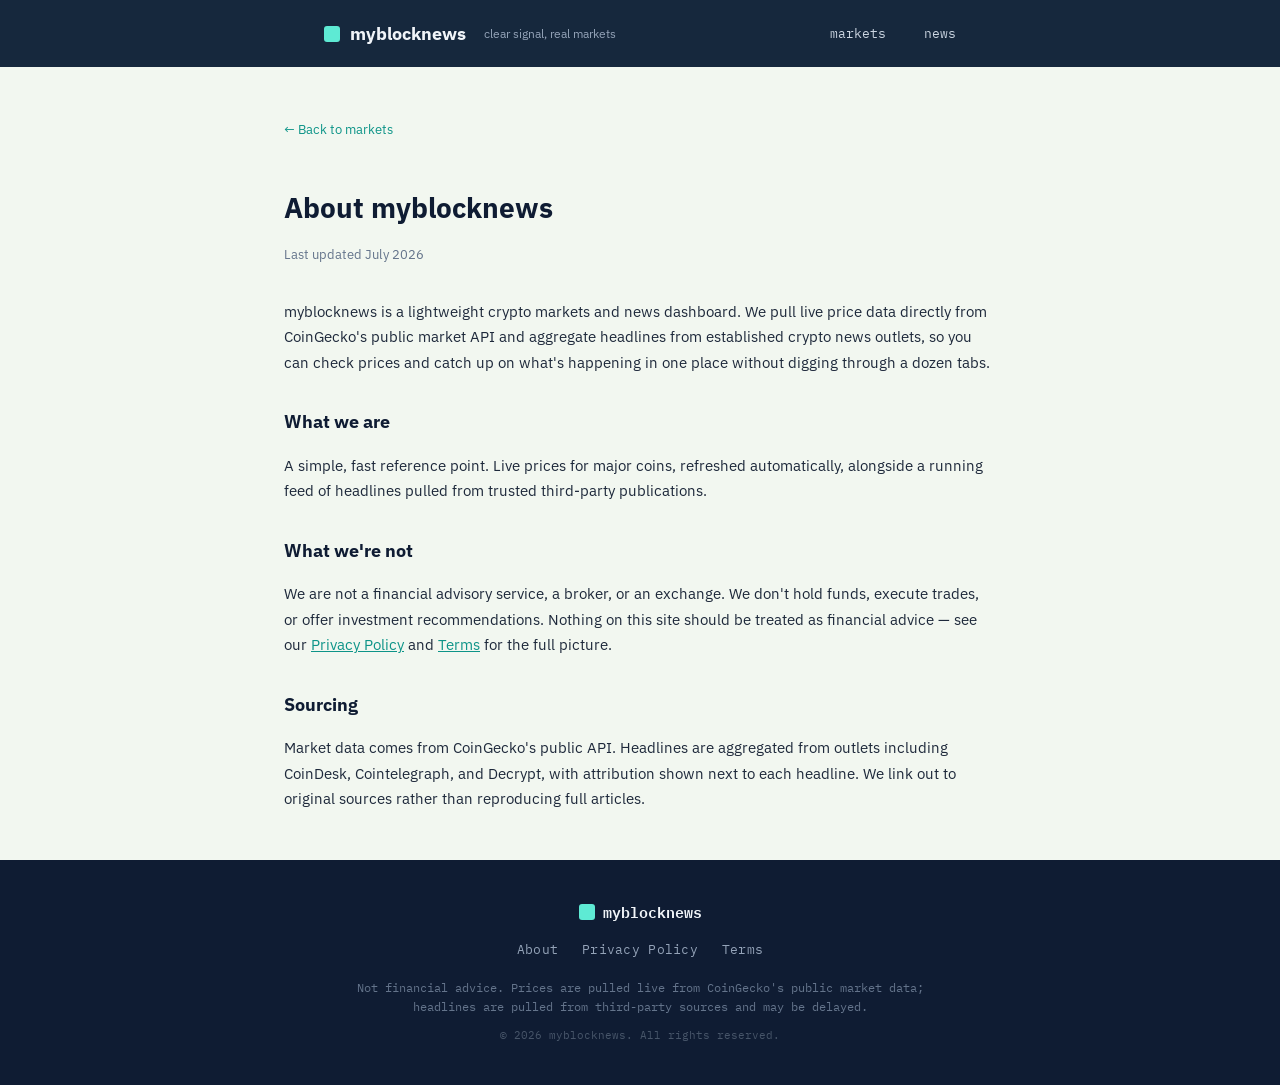
==== about.html @ 22f2d7ce "Add files via upload" ====
<!DOCTYPE html>
<html lang="en">
<head>
  <meta charset="UTF-8">
  <meta name="viewport" content="width=device-width, initial-scale=1.0">
  <title>About | myblocknews</title>
  <link rel="icon" href="/favicon.ico" sizes="any">
  <link rel="icon" href="/favicon.svg" type="image/svg+xml">
  <link rel="apple-touch-icon" href="/apple-touch-icon.png">
  <link rel="stylesheet" href="/style.css">
  <style>
    .static-page {
      max-width: 760px;
      margin: 48px auto;
      padding: 0 24px;
      line-height: 1.7;
      color: #1e293b;
    }
    .static-page h1 {
      font-size: 28px;
      margin-bottom: 8px;
      color: #0f1c33;
    }
    .static-page .updated {
      font-size: 13px;
      color: #64748b;
      margin-bottom: 32px;
    }
    .static-page h2 {
      font-size: 18px;
      margin-top: 32px;
      margin-bottom: 8px;
      color: #0f1c33;
    }
    .static-page p {
      margin-bottom: 16px;
      font-size: 15px;
    }
    .back-link {
      display: inline-block;
      margin-bottom: 24px;
      font-size: 13px;
      color: #0d9488;
      text-decoration: none;
    }
    .back-link:hover { text-decoration: underline; }
  </style>
</head>
<body>

  <header class="site-header">
    <div class="header-inner">
      <a href="/" style="display:flex;align-items:center;gap:10px;text-decoration:none;">
        <span class="footer-logo"></span>
        <span style="color:#f1f5f9;font-weight:700;font-size:18px;">my<strong>blocknews</strong></span>
        <span style="color:#94a3b8;font-size:12px;margin-left:8px;">clear signal, real markets</span>
      </a>
      <nav>
        <a href="/#markets" style="color:#cbd5e1;text-decoration:none;margin-left:20px;font-size:13px;">markets</a>
        <a href="/#news" style="color:#cbd5e1;text-decoration:none;margin-left:20px;font-size:13px;">news</a>
      </nav>
    </div>
  </header>

  <main class="static-page">
    <a href="/" class="back-link">&larr; Back to markets</a>
    <h1>About myblocknews</h1>
    <p class="updated">Last updated July 2026</p>

    <p>
      myblocknews is a lightweight crypto markets and news dashboard. We pull live price data
      directly from CoinGecko's public market API and aggregate headlines from established crypto
      news outlets, so you can check prices and catch up on what's happening in one place without
      digging through a dozen tabs.
    </p>

    <h2>What we are</h2>
    <p>
      A simple, fast reference point. Live prices for major coins, refreshed automatically, alongside
      a running feed of headlines pulled from trusted third-party publications.
    </p>

    <h2>What we're not</h2>
    <p>
      We are not a financial advisory service, a broker, or an exchange. We don't hold funds, execute
      trades, or offer investment recommendations. Nothing on this site should be treated as financial
      advice — see our <a href="/privacy.html" style="color:#0d9488;">Privacy Policy</a> and
      <a href="/terms.html" style="color:#0d9488;">Terms</a> for the full picture.
    </p>

    <h2>Sourcing</h2>
    <p>
      Market data comes from CoinGecko's public API. Headlines are aggregated from outlets including
      CoinDesk, Cointelegraph, and Decrypt, with attribution shown next to each headline. We link out
      to original sources rather than reproducing full articles.
    </p>
  </main>

  <footer class="site-footer">
    <div class="footer-inner">
      <div class="footer-brand">
        <span class="footer-logo"></span>
        <span class="footer-name">myblocknews</span>
      </div>
      <nav class="footer-links">
        <a href="/about.html">About</a>
        <a href="/privacy.html">Privacy Policy</a>
        <a href="/terms.html">Terms</a>
      </nav>
      <p class="footer-disclaimer">
        Not financial advice. Prices are pulled live from CoinGecko's public market data;
        headlines are pulled from third-party sources and may be delayed.
      </p>
      <p class="footer-copyright">&copy; 2026 myblocknews. All rights reserved.</p>
    </div>
  </footer>

</body>
</html>
---- style.css ----
@import url('https://fonts.googleapis.com/css2?family=IBM+Plex+Sans:wght@400;500;600&family=IBM+Plex+Mono:wght@400;500&family=Source+Serif+4:wght@400&display=swap');

:root {
  --bg: #F2F7F0;
  --panel: #FFFFFF;
  --border: #DCE6D9;
  --border-strong: #C7D4C3;
  --text: #1B2A22;
  --text-muted: #5C6B60;
  --text-dim: #8A958D;
  --accent: #0E8F72;
  --up: #2FA84F;
  --down: #D64545;
  --header-bg: #16283D;
  --header-bg-2: #0F2438;
  --header-text: #FFFFFF;
  --header-text-muted: #8FA6BA;
  --header-nav: #B7C6D3;
  --header-divider: #2B4258;
}

* { box-sizing: border-box; }

body {
  margin: 0;
  background: var(--bg);
  color: var(--text);
  font-family: 'IBM Plex Sans', sans-serif;
}

.wrap { max-width: 680px; margin: 0 auto; padding: 0 24px; }

/* Header */
header.site-header {
  background: var(--header-bg);
  margin: 0 calc(-50vw + 50%);
  padding: 0 calc(50vw - 50%);
}

.header-inner {
  max-width: 680px;
  margin: 0 auto;
  padding: 22px 24px;
  display: flex;
  align-items: center;
  justify-content: space-between;
  flex-wrap: wrap;
  gap: 12px;
}

.brand { display: flex; align-items: center; gap: 14px; flex-wrap: wrap; }

.logo-mark {
  display: grid;
  grid-template-columns: repeat(2, 9px);
  grid-template-rows: repeat(2, 9px);
  gap: 3px;
}
.logo-mark span:nth-child(1), .logo-mark span:nth-child(4) { background: #4FD1C5; border-radius: 2px; }
.logo-mark span:nth-child(2), .logo-mark span:nth-child(3) { background: #2B5C7A; border-radius: 2px; }

.wordmark { display: flex; align-items: baseline; gap: 1px; }
.wordmark .my { font-weight: 400; font-size: 21px; color: var(--header-text-muted); }
.wordmark .rest { font-weight: 600; font-size: 21px; color: var(--header-text); }

.header-divider { width: 1px; height: 20px; background: var(--header-divider); }

.slogan { font-size: 12px; color: var(--header-text-muted); }

header.site-header nav {
  display: flex;
  gap: 18px;
  font-family: 'IBM Plex Mono', monospace;
  font-size: 11px;
  color: var(--header-nav);
}
header.site-header nav a { color: var(--header-nav); text-decoration: none; }
header.site-header nav a:hover { color: var(--header-text); }

/* Sections */
section { padding: 20px 0; border-bottom: 0.5px solid var(--border); }
section:last-of-type { border-bottom: none; }

.eyebrow {
  font-family: 'IBM Plex Mono', monospace;
  font-size: 10px;
  letter-spacing: 0.08em;
  text-transform: uppercase;
  color: var(--text-muted);
  margin-bottom: 12px;
}
.eyebrow.accent { color: var(--accent); }

/* Ticker */
.ticker-scroll {
  display: flex;
  gap: 10px;
  overflow-x: auto;
  padding-bottom: 6px;
}
.ticker-card {
  flex: 0 0 100px;
  background: var(--panel);
  border: 0.5px solid var(--border);
  border-radius: 8px;
  padding: 10px 12px;
}
.ticker-card .sym { font-family: 'IBM Plex Mono', monospace; font-size: 11px; color: var(--text-muted); margin-bottom: 4px; }
.ticker-card .price { font-size: 14px; font-weight: 500; color: var(--text); margin-bottom: 2px; }
.ticker-card .change { font-family: 'IBM Plex Mono', monospace; font-size: 11px; }
.ticker-card .change.up { color: var(--up); }
.ticker-card .change.down { color: var(--down); }
.ticker-card.loading .price, .ticker-card.loading .change { color: var(--text-dim); }

/* Headlines */
.headline-card {
  background: var(--panel);
  border: 0.5px solid var(--border);
  border-radius: 8px;
  padding: 14px;
  display: flex;
  justify-content: space-between;
  gap: 12px;
  align-items: flex-start;
  text-decoration: none;
  margin-bottom: 10px;
}
.headline-card:last-child { margin-bottom: 0; }
.headline-card .title { font-size: 14px; color: var(--text); line-height: 1.4; }
.headline-card .source { font-family: 'IBM Plex Mono', monospace; font-size: 10px; color: var(--text-dim); white-space: nowrap; padding-top: 2px; }

/* Ad slot */
.ad-slot {
  margin: 18px 0;
  padding: 14px;
  border: 0.5px dashed var(--border-strong);
  border-radius: 8px;
  text-align: center;
  font-family: 'IBM Plex Mono', monospace;
  font-size: 11px;
  color: var(--text-dim);
}

/* Disclaimer */
.disclaimer {
  margin: 0 0 22px;
  padding: 10px 12px;
  border-left: 2px solid var(--border-strong);
  font-family: 'IBM Plex Mono', monospace;
  font-size: 10px;
  color: var(--text-muted);
  line-height: 1.6;
}

/* Article */
article.body { background: var(--panel); }
article p {
  font-family: 'Source Serif 4', serif;
  font-size: 15px;
  line-height: 1.75;
  color: #2E3A32;
  max-width: 560px;
}
article h1 {
  font-family: 'IBM Plex Sans', sans-serif;
  font-weight: 600;
  font-size: 21px;
  line-height: 1.4;
  color: var(--text);
  margin: 0 0 6px;
  max-width: 560px;
}
.byline { font-family: 'IBM Plex Mono', monospace; font-size: 10px; color: var(--text-dim); margin-bottom: 16px; }

footer {
  padding: 24px 0 40px;
  font-family: 'IBM Plex Mono', monospace;
  font-size: 11px;
  color: var(--text-dim);
}
.site-footer {
  background: #0f1c33;
  color: #94a3b8;
  margin-top: 48px;
  padding: 40px 24px 32px;
}

.footer-inner {
  max-width: 900px;
  margin: 0 auto;
  text-align: center;
}

.footer-brand {
  display: flex;
  align-items: center;
  justify-content: center;
  gap: 8px;
  margin-bottom: 16px;
}

.footer-logo {
  width: 16px;
  height: 16px;
  background: #5eead4;
  border-radius: 3px;
  display: inline-block;
}

.footer-name {
  color: #f1f5f9;
  font-weight: 600;
  font-size: 15px;
}

.footer-links {
  display: flex;
  justify-content: center;
  gap: 24px;
  margin-bottom: 20px;
  flex-wrap: wrap;
}

.footer-links a {
  color: #94a3b8;
  text-decoration: none;
  font-size: 13px;
  letter-spacing: 0.02em;
}

.footer-links a:hover {
  color: #5eead4;
}

.footer-disclaimer {
  font-size: 12px;
  line-height: 1.6;
  max-width: 600px;
  margin: 0 auto 12px;
  color: #64748b;
}

.footer-copyright {
  font-size: 11px;
  color: #475569;
}
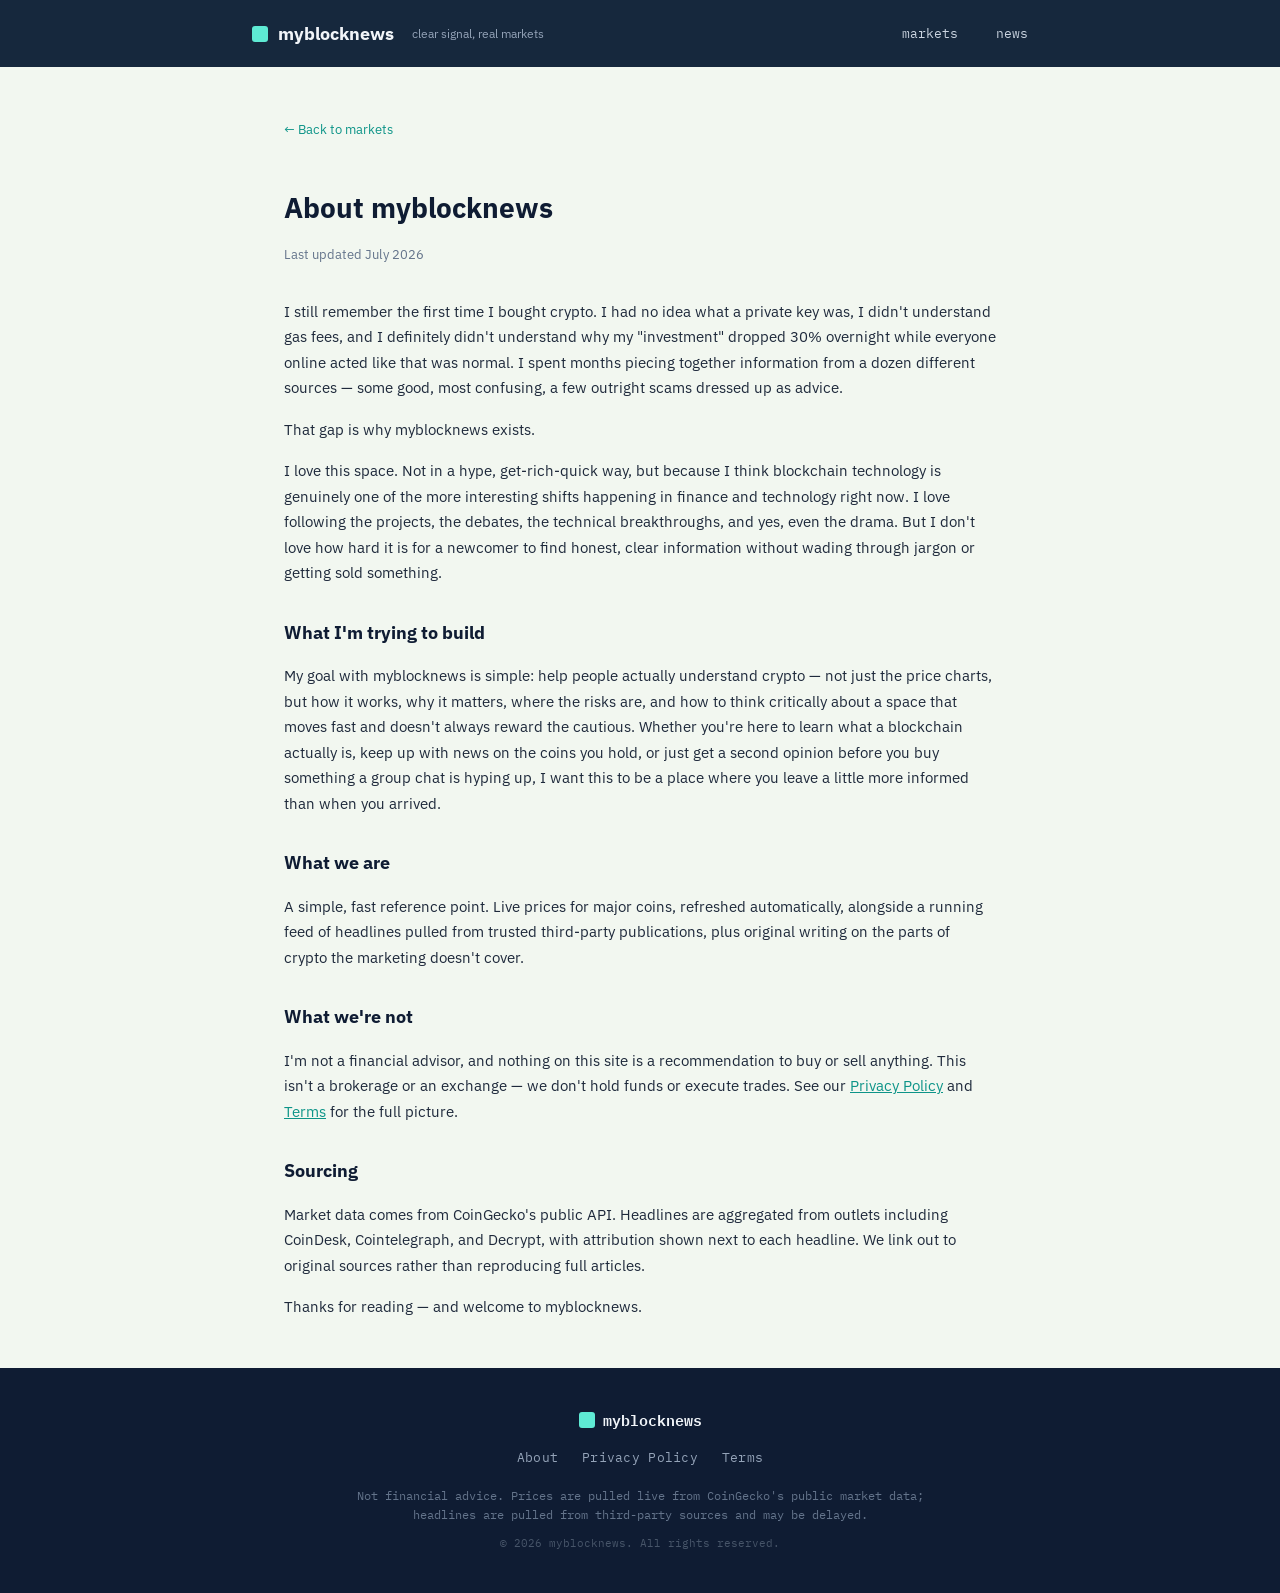
==== commit d62d0834: "Update about.html Update About page with personal story" ====
--- a/about.html
+++ b/about.html
@@ -68,31 +68,60 @@
     <p class="updated">Last updated July 2026</p>
 
     <p>
-      myblocknews is a lightweight crypto markets and news dashboard. We pull live price data
-      directly from CoinGecko's public market API and aggregate headlines from established crypto
-      news outlets, so you can check prices and catch up on what's happening in one place without
-      digging through a dozen tabs.
+      I still remember the first time I bought crypto. I had no idea what a private key was,
+      I didn't understand gas fees, and I definitely didn't understand why my "investment"
+      dropped 30% overnight while everyone online acted like that was normal. I spent months
+      piecing together information from a dozen different sources — some good, most confusing,
+      a few outright scams dressed up as advice.
+    </p>
+
+    <p>
+      That gap is why myblocknews exists.
+    </p>
+
+    <p>
+      I love this space. Not in a hype, get-rich-quick way, but because I think blockchain
+      technology is genuinely one of the more interesting shifts happening in finance and
+      technology right now. I love following the projects, the debates, the technical
+      breakthroughs, and yes, even the drama. But I don't love how hard it is for a newcomer
+      to find honest, clear information without wading through jargon or getting sold something.
+    </p>
+
+    <h2>What I'm trying to build</h2>
+    <p>
+      My goal with myblocknews is simple: help people actually understand crypto — not just
+      the price charts, but how it works, why it matters, where the risks are, and how to
+      think critically about a space that moves fast and doesn't always reward the cautious.
+      Whether you're here to learn what a blockchain actually is, keep up with news on the
+      coins you hold, or just get a second opinion before you buy something a group chat is
+      hyping up, I want this to be a place where you leave a little more informed than when
+      you arrived.
     </p>
 
     <h2>What we are</h2>
     <p>
-      A simple, fast reference point. Live prices for major coins, refreshed automatically, alongside
-      a running feed of headlines pulled from trusted third-party publications.
+      A simple, fast reference point. Live prices for major coins, refreshed automatically,
+      alongside a running feed of headlines pulled from trusted third-party publications, plus
+      original writing on the parts of crypto the marketing doesn't cover.
     </p>
 
     <h2>What we're not</h2>
     <p>
-      We are not a financial advisory service, a broker, or an exchange. We don't hold funds, execute
-      trades, or offer investment recommendations. Nothing on this site should be treated as financial
-      advice — see our <a href="/privacy.html" style="color:#0d9488;">Privacy Policy</a> and
+      I'm not a financial advisor, and nothing on this site is a recommendation to buy or sell
+      anything. This isn't a brokerage or an exchange — we don't hold funds or execute trades.
+      See our <a href="/privacy.html" style="color:#0d9488;">Privacy Policy</a> and
       <a href="/terms.html" style="color:#0d9488;">Terms</a> for the full picture.
     </p>
 
     <h2>Sourcing</h2>
     <p>
-      Market data comes from CoinGecko's public API. Headlines are aggregated from outlets including
-      CoinDesk, Cointelegraph, and Decrypt, with attribution shown next to each headline. We link out
-      to original sources rather than reproducing full articles.
+      Market data comes from CoinGecko's public API. Headlines are aggregated from outlets
+      including CoinDesk, Cointelegraph, and Decrypt, with attribution shown next to each
+      headline. We link out to original sources rather than reproducing full articles.
+    </p>
+
+    <p>
+      Thanks for reading — and welcome to myblocknews.
     </p>
   </main>
 
--- a/style.css
+++ b/style.css
@@ -28,28 +28,45 @@
   font-family: 'IBM Plex Sans', sans-serif;
 }
 
-.wrap { max-width: 680px; margin: 0 auto; padding: 0 24px; }
+.wrap { max-width: 760px; margin: 0 auto; padding: 0 32px; }
 
 /* Header */
 header.site-header {
   background: var(--header-bg);
   margin: 0 calc(-50vw + 50%);
   padding: 0 calc(50vw - 50%);
+  position: sticky;
+  top: 0;
+  z-index: 10;
 }
 
 .header-inner {
-  max-width: 680px;
+  max-width: 840px;
   margin: 0 auto;
-  padding: 22px 24px;
-  display: flex;
-  align-items: center;
-  justify-content: space-between;
+  padding: 22px 32px;
+  display: flex;
+  align-items: center;
+  justify-content: flex-start;
   flex-wrap: wrap;
   gap: 12px;
 }
 
-.brand { display: flex; align-items: center; gap: 14px; flex-wrap: wrap; }
-
+.brand {
+  display: flex;
+  flex-direction: column;
+  gap: 6px;
+}
+.brand-top {
+  display: flex;
+  align-items: center;
+  gap: 10px;
+}
+.brand-sub {
+  display: flex;
+  align-items: center;
+  gap: 10px;
+  flex-wrap: wrap;
+}
 .logo-mark {
   display: grid;
   grid-template-columns: repeat(2, 9px);
@@ -69,10 +86,12 @@
 
 header.site-header nav {
   display: flex;
-  gap: 18px;
+  flex-wrap: wrap;
+  gap: 14px 18px;
   font-family: 'IBM Plex Mono', monospace;
   font-size: 11px;
   color: var(--header-nav);
+  margin-left: auto;
 }
 header.site-header nav a { color: var(--header-nav); text-decoration: none; }
 header.site-header nav a:hover { color: var(--header-text); }
@@ -113,22 +132,42 @@
 .ticker-card.loading .price, .ticker-card.loading .change { color: var(--text-dim); }
 
 /* Headlines */
+.headlines-grid {
+  display: grid;
+  grid-template-columns: repeat(3, 1fr);
+  gap: 12px;
+}
+@media (max-width: 640px) {
+  .headlines-grid { grid-template-columns: repeat(2, 1fr); }
+}
+@media (max-width: 420px) {
+  .headlines-grid { grid-template-columns: 1fr; }
+}
+
 .headline-card {
   background: var(--panel);
   border: 0.5px solid var(--border);
   border-radius: 8px;
-  padding: 14px;
-  display: flex;
-  justify-content: space-between;
-  gap: 12px;
-  align-items: flex-start;
+  overflow: hidden;
   text-decoration: none;
-  margin-bottom: 10px;
-}
-.headline-card:last-child { margin-bottom: 0; }
-.headline-card .title { font-size: 14px; color: var(--text); line-height: 1.4; }
-.headline-card .source { font-family: 'IBM Plex Mono', monospace; font-size: 10px; color: var(--text-dim); white-space: nowrap; padding-top: 2px; }
-
+  display: flex;
+  flex-direction: column;
+}
+.headline-card .title { font-size: 14px; color: var(--text); line-height: 1.4; padding: 12px 14px 0; }
+.headline-card .source {
+  font-family: 'IBM Plex Mono', monospace;
+  font-size: 10px;
+  font-weight: 600;
+  letter-spacing: 0.03em;
+  text-transform: uppercase;
+  color: var(--accent);
+  background: #E1F5EE;
+  display: inline-block;
+  padding: 3px 8px;
+  border-radius: 4px;
+  margin: 10px 14px 14px;
+  align-self: flex-start;
+}
 /* Ad slot */
 .ad-slot {
   margin: 18px 0;
@@ -156,19 +195,29 @@
 article.body { background: var(--panel); }
 article p {
   font-family: 'Source Serif 4', serif;
-  font-size: 15px;
-  line-height: 1.75;
+  font-size: 18px;
+  line-height: 1.85;
   color: #2E3A32;
-  max-width: 560px;
+  margin: 0 0 20px;
 }
 article h1 {
   font-family: 'IBM Plex Sans', sans-serif;
   font-weight: 600;
-  font-size: 21px;
-  line-height: 1.4;
+  font-size: 26px;
+  line-height: 1.3;
   color: var(--text);
   margin: 0 0 6px;
-  max-width: 560px;
+}
+
+/* Drop cap on the opening paragraph of every article */
+article.body p:first-of-type::first-letter {
+  float: left;
+  font-family: 'IBM Plex Sans', sans-serif;
+  font-weight: 600;
+  font-size: 56px;
+  line-height: 0.8;
+  color: var(--accent);
+  padding: 6px 8px 0 0;
 }
 .byline { font-family: 'IBM Plex Mono', monospace; font-size: 10px; color: var(--text-dim); margin-bottom: 16px; }
 
@@ -244,3 +293,494 @@
   font-size: 11px;
   color: #475569;
 }
+
+
+.headline-image {
+  width: 100%;
+  height: 140px;
+  object-fit: cover;
+  display: block;
+}
+
+.headline-body {
+  display: contents;
+}
+.recap-card {
+  background: var(--panel);
+  border: 0.5px solid var(--border);
+  border-radius: 8px;
+  display: flex;
+  gap: 16px;
+  overflow: hidden;
+}
+
+.recap-image {
+  width: 140px;
+  flex-shrink: 0;
+  background: var(--bg);
+}
+
+.recap-image svg {
+  display: block;
+  width: 100%;
+  height: 100%;
+}
+
+.recap-body {
+  padding: 16px 18px 16px 0;
+  flex: 1;
+  min-width: 0;
+}
+
+.recap-headline {
+  font-size: 16px;
+  font-weight: 500;
+  color: var(--text);
+  margin: 0 0 6px;
+}
+
+.recap-byline {
+  font-family: 'IBM Plex Mono', monospace;
+  font-size: 10px;
+  color: var(--text-dim);
+  margin-bottom: 10px;
+}
+
+.recap-text {
+  font-size: 14px;
+  line-height: 1.65;
+  color: #2E3A32;
+  margin: 0;
+}
+/* ============================================
+   Additions for Block Brief / Analysis / Regulation / Learn
+   Append to the end of style.css
+   ============================================ */
+
+/* Per-section accent colors — used as left-border stripes and eyebrow color */
+:root {
+  --stripe-brief: #B8860B;
+  --stripe-analysis: var(--accent);
+  --stripe-regulation: #2B5C7A;
+  --stripe-learn: #6B5CA5;
+}
+
+.eyebrow.accent-brief { color: var(--stripe-brief); }
+.eyebrow.accent-analysis { color: var(--stripe-analysis); }
+.eyebrow.accent-regulation { color: var(--stripe-regulation); }
+.eyebrow.accent-learn { color: var(--stripe-learn); }
+
+/* Block Brief */
+.brief-card {
+  background: var(--panel);
+  border: 0.5px solid var(--border);
+  border-left: 2px solid var(--stripe-brief);
+  border-radius: 8px;
+  padding: 16px 18px;
+}
+
+.brief-headline {
+  font-size: 15px;
+  font-weight: 600;
+  color: var(--text);
+  margin: 0 0 10px;
+}
+
+.brief-grid {
+  display: grid;
+  grid-template-columns: 1fr 1fr;
+  gap: 10px 16px;
+}
+
+.brief-block-wide { grid-column: 1 / -1; }
+
+@media (max-width: 420px) {
+  .brief-grid { grid-template-columns: 1fr; }
+}
+
+.brief-label {
+  font-family: 'IBM Plex Mono', monospace;
+  font-size: 10px;
+  letter-spacing: 0.06em;
+  text-transform: uppercase;
+  color: var(--stripe-brief);
+  margin-bottom: 3px;
+}
+
+.brief-text {
+  font-family: 'Source Serif 4', serif;
+  font-size: 14px;
+  line-height: 1.6;
+  color: #2E3A32;
+  margin: 0;
+}
+
+/* Market Analysis */
+.analysis-card {
+  background: var(--panel);
+  border: 0.5px solid var(--border);
+  border-left: 2px solid var(--stripe-analysis);
+  border-radius: 8px;
+  padding: 16px 18px;
+  margin-bottom: 10px;
+}
+.analysis-card:last-child { margin-bottom: 0; }
+
+.analysis-meta {
+  font-family: 'IBM Plex Mono', monospace;
+  font-size: 10px;
+  letter-spacing: 0.04em;
+  color: var(--text-dim);
+  margin-bottom: 6px;
+}
+
+.analysis-headline {
+  font-size: 15px;
+  font-weight: 500;
+  color: var(--text);
+  margin: 0 0 8px;
+}
+
+.analysis-text {
+  font-family: 'Source Serif 4', serif;
+  font-size: 14px;
+  line-height: 1.65;
+  color: #2E3A32;
+  margin: 0;
+}
+
+/* Regulation & Policy — reuses .headline-card from news, just add: */
+#regulation .headline-card { border-left: 2px solid var(--stripe-regulation); }
+
+/* Learn — locked to 2 columns to match the reference mockup */
+.learn-grid {
+  display: grid;
+  grid-template-columns: repeat(2, minmax(0, 1fr));
+  gap: 10px;
+}
+
+.learn-card {
+  background: var(--panel);
+  border: 0.5px solid var(--border);
+  border-left: 2px solid var(--stripe-learn);
+  border-radius: 8px;
+  padding: 0;
+  text-decoration: none;
+  color: inherit;
+  display: block;
+  overflow: hidden;
+  transition: border-color 0.15s ease;
+}
+.learn-card:hover { border-color: var(--border-strong); }
+
+.learn-card-image {
+  width: 100%;
+  height: 84px;
+  background: var(--bg);
+  display: flex;
+  align-items: center;
+  justify-content: center;
+}
+
+.learn-card-body { padding: 12px 14px 14px; }
+
+.learn-article-image {
+  width: 100%;
+  height: 200px;
+  background: var(--bg);
+  border-radius: 8px;
+  display: flex;
+  align-items: center;
+  justify-content: center;
+  margin: 0 0 20px;
+}
+
+.learn-card-label {
+  font-family: 'IBM Plex Mono', monospace;
+  font-size: 9px;
+  text-transform: uppercase;
+  letter-spacing: 0.08em;
+  color: var(--accent);
+  margin-bottom: 8px;
+}
+
+.learn-card h3 {
+  font-size: 14px;
+  font-weight: 600;
+  margin: 0 0 6px;
+  color: var(--text);
+}
+
+.learn-card p {
+  font-size: 12.5px;
+  line-height: 1.5;
+  color: var(--text-muted);
+  margin: 0;
+}
+
+/* Learn article pages (used by /learn/*.html) */
+.learn-nav-back {
+  font-family: 'IBM Plex Mono', monospace;
+  font-size: 11px;
+  color: var(--text-muted);
+  text-decoration: none;
+  display: inline-block;
+  margin-bottom: 18px;
+}
+.learn-nav-back:hover { color: var(--accent); }
+
+article.body .related {
+  margin-top: 32px;
+  padding-top: 20px;
+  border-top: 0.5px solid var(--border);
+}
+article.body .related .eyebrow { margin-bottom: 10px; }
+/* ============================================
+   Additions for Block Brief / Analysis / Regulation / Learn
+   Append to the end of style.css
+   ============================================ */
+
+/* Per-section accent colors — used as left-border stripes and eyebrow color */
+:root {
+  --stripe-brief: #B8860B;
+  --stripe-analysis: var(--accent);
+  --stripe-regulation: #2B5C7A;
+  --stripe-learn: #6B5CA5;
+}
+
+.eyebrow.accent-brief { color: var(--stripe-brief); }
+.eyebrow.accent-analysis { color: var(--stripe-analysis); }
+.eyebrow.accent-regulation { color: var(--stripe-regulation); }
+.eyebrow.accent-learn { color: var(--stripe-learn); }
+
+/* Block Brief */
+.brief-card {
+  background: var(--panel);
+  border: 0.5px solid var(--border);
+  border-left: 2px solid var(--stripe-brief);
+  border-radius: 8px;
+  padding: 16px 18px;
+}
+
+.brief-headline {
+  font-size: 16px;
+  font-weight: 600;
+  color: var(--text);
+  margin: 0 0 14px;
+}
+
+.brief-block { margin-bottom: 12px; }
+.brief-block:last-child { margin-bottom: 0; }
+
+.brief-label {
+  font-family: 'IBM Plex Mono', monospace;
+  font-size: 10px;
+  letter-spacing: 0.06em;
+  text-transform: uppercase;
+  color: var(--stripe-brief);
+  margin-bottom: 3px;
+}
+
+.brief-text {
+  font-family: 'Source Serif 4', serif;
+  font-size: 14px;
+  line-height: 1.6;
+  color: #2E3A32;
+  margin: 0;
+}
+
+/* Market Analysis */
+.analysis-card {
+  background: var(--panel);
+  border: 0.5px solid var(--border);
+  border-left: 2px solid var(--stripe-analysis);
+  border-radius: 8px;
+  padding: 16px 18px;
+  margin-bottom: 10px;
+}
+.analysis-card:last-child { margin-bottom: 0; }
+
+.analysis-meta {
+  font-family: 'IBM Plex Mono', monospace;
+  font-size: 10px;
+  letter-spacing: 0.04em;
+  color: var(--text-dim);
+  margin-bottom: 6px;
+}
+
+.analysis-headline {
+  font-size: 15px;
+  font-weight: 500;
+  color: var(--text);
+  margin: 0 0 8px;
+}
+
+.analysis-text {
+  font-family: 'Source Serif 4', serif;
+  font-size: 14px;
+  line-height: 1.65;
+  color: #2E3A32;
+  margin: 0;
+}
+
+/* Regulation & Policy — reuses .headline-card from news, just add: */
+#regulation .headline-card { border-left: 2px solid var(--stripe-regulation); }
+
+/* Learn — locked to 2 columns to match the reference mockup */
+.learn-grid {
+  display: grid;
+  grid-template-columns: repeat(2, minmax(0, 1fr));
+  gap: 10px;
+}
+
+.learn-card {
+  background: var(--panel);
+  border: 0.5px solid var(--border);
+  border-left: 2px solid var(--stripe-learn);
+  border-radius: 8px;
+  padding: 0;
+  text-decoration: none;
+  color: inherit;
+  display: block;
+  overflow: hidden;
+  transition: border-color 0.15s ease;
+}
+.learn-card:hover { border-color: var(--border-strong); }
+
+.learn-card-image {
+  width: 100%;
+  height: 108px;
+  background: #EDE9F7;
+  display: flex;
+  align-items: center;
+  justify-content: center;
+}
+
+.learn-card-body { padding: 12px 14px 14px; }
+
+/* Header weather chip */
+.weather-chip {
+  display: flex;
+  align-items: center;
+  gap: 5px;
+  background: var(--header-bg-2);
+  border: 0.5px solid var(--header-divider);
+  border-radius: 5px;
+  padding: 3px 8px;
+  font-family: 'IBM Plex Mono', monospace;
+  font-size: 11px;
+  color: #4FD1C5;
+}
+
+/* Colored nav links — lighter tints for readability on the dark header */
+header.site-header nav a.nav-brief { color: #EFCB70; }
+header.site-header nav a.nav-brief:hover { color: #F7DFA0; }
+header.site-header nav a.nav-analysis { color: #4FD1C5; }
+header.site-header nav a.nav-analysis:hover { color: #7EE3D3; }
+header.site-header nav a.nav-regulation { color: #7FA3BE; }
+header.site-header nav a.nav-regulation:hover { color: #A4C0D6; }
+header.site-header nav a.nav-learn { color: #B3A6E0; }
+header.site-header nav a.nav-learn:hover { color: #CBC1EC; }
+
+.learn-article-image {
+  width: 100%;
+  height: 220px;
+  background: #EDE9F7;
+  border-radius: 8px;
+  display: flex;
+  align-items: center;
+  justify-content: center;
+  margin: 0 0 20px;
+}
+
+.learn-card-label {
+  font-family: 'IBM Plex Mono', monospace;
+  font-size: 9px;
+  text-transform: uppercase;
+  letter-spacing: 0.08em;
+  color: var(--accent);
+  margin-bottom: 8px;
+}
+
+.learn-card h3 {
+  font-size: 14px;
+  font-weight: 600;
+  margin: 0 0 6px;
+  color: var(--text);
+}
+
+.learn-card p {
+  font-size: 12.5px;
+  line-height: 1.5;
+  color: var(--text-muted);
+  margin: 0;
+}
+
+/* Learn article pages (used by /learn/*.html) */
+.learn-nav-back {
+  font-family: 'IBM Plex Mono', monospace;
+  font-size: 11px;
+  color: var(--text-muted);
+  text-decoration: none;
+  display: inline-block;
+  margin-bottom: 18px;
+}
+.learn-nav-back:hover { color: var(--accent); }
+
+article.body .related {
+  margin-top: 32px;
+  padding-top: 20px;
+  border-top: 0.5px solid var(--border);
+}
+article.body .related .eyebrow { margin-bottom: 10px; }
+:root {
+  --stripe-offsignal: #B85C38;
+}
+
+.eyebrow.accent-offsignal { color: var(--stripe-offsignal); }
+
+.offsignal-card {
+  background: var(--panel);
+  border: 0.5px solid var(--border);
+  border-left: 2px solid var(--stripe-offsignal);
+  border-radius: 8px;
+  padding: 16px 18px;
+  margin-bottom: 10px;
+}
+.offsignal-card:last-child { margin-bottom: 0; }
+
+.offsignal-meta {
+  font-family: 'IBM Plex Mono', monospace;
+  font-size: 10px;
+  letter-spacing: 0.04em;
+  color: var(--text-dim);
+  margin-bottom: 6px;
+}
+
+.offsignal-headline {
+  font-size: 15px;
+  font-weight: 500;
+  color: var(--text);
+  margin: 0 0 8px;
+}
+
+.offsignal-text {
+  font-family: 'Source Serif 4', serif;
+  font-size: 14px;
+  line-height: 1.65;
+  color: #2E3A32;
+  margin: 0;
+}
+
+.offsignal-readmore {
+  font-family: 'IBM Plex Mono', monospace;
+  font-size: 11px;
+  color: var(--stripe-offsignal);
+  text-decoration: none;
+  display: inline-block;
+  margin-top: 10px;
+}
+.offsignal-readmore:hover { text-decoration: underline; }
+
+header.site-header nav a.nav-offsignal { color: #E8A688; }
+header.site-header nav a.nav-offsignal:hover { color: #F0C0AD; }
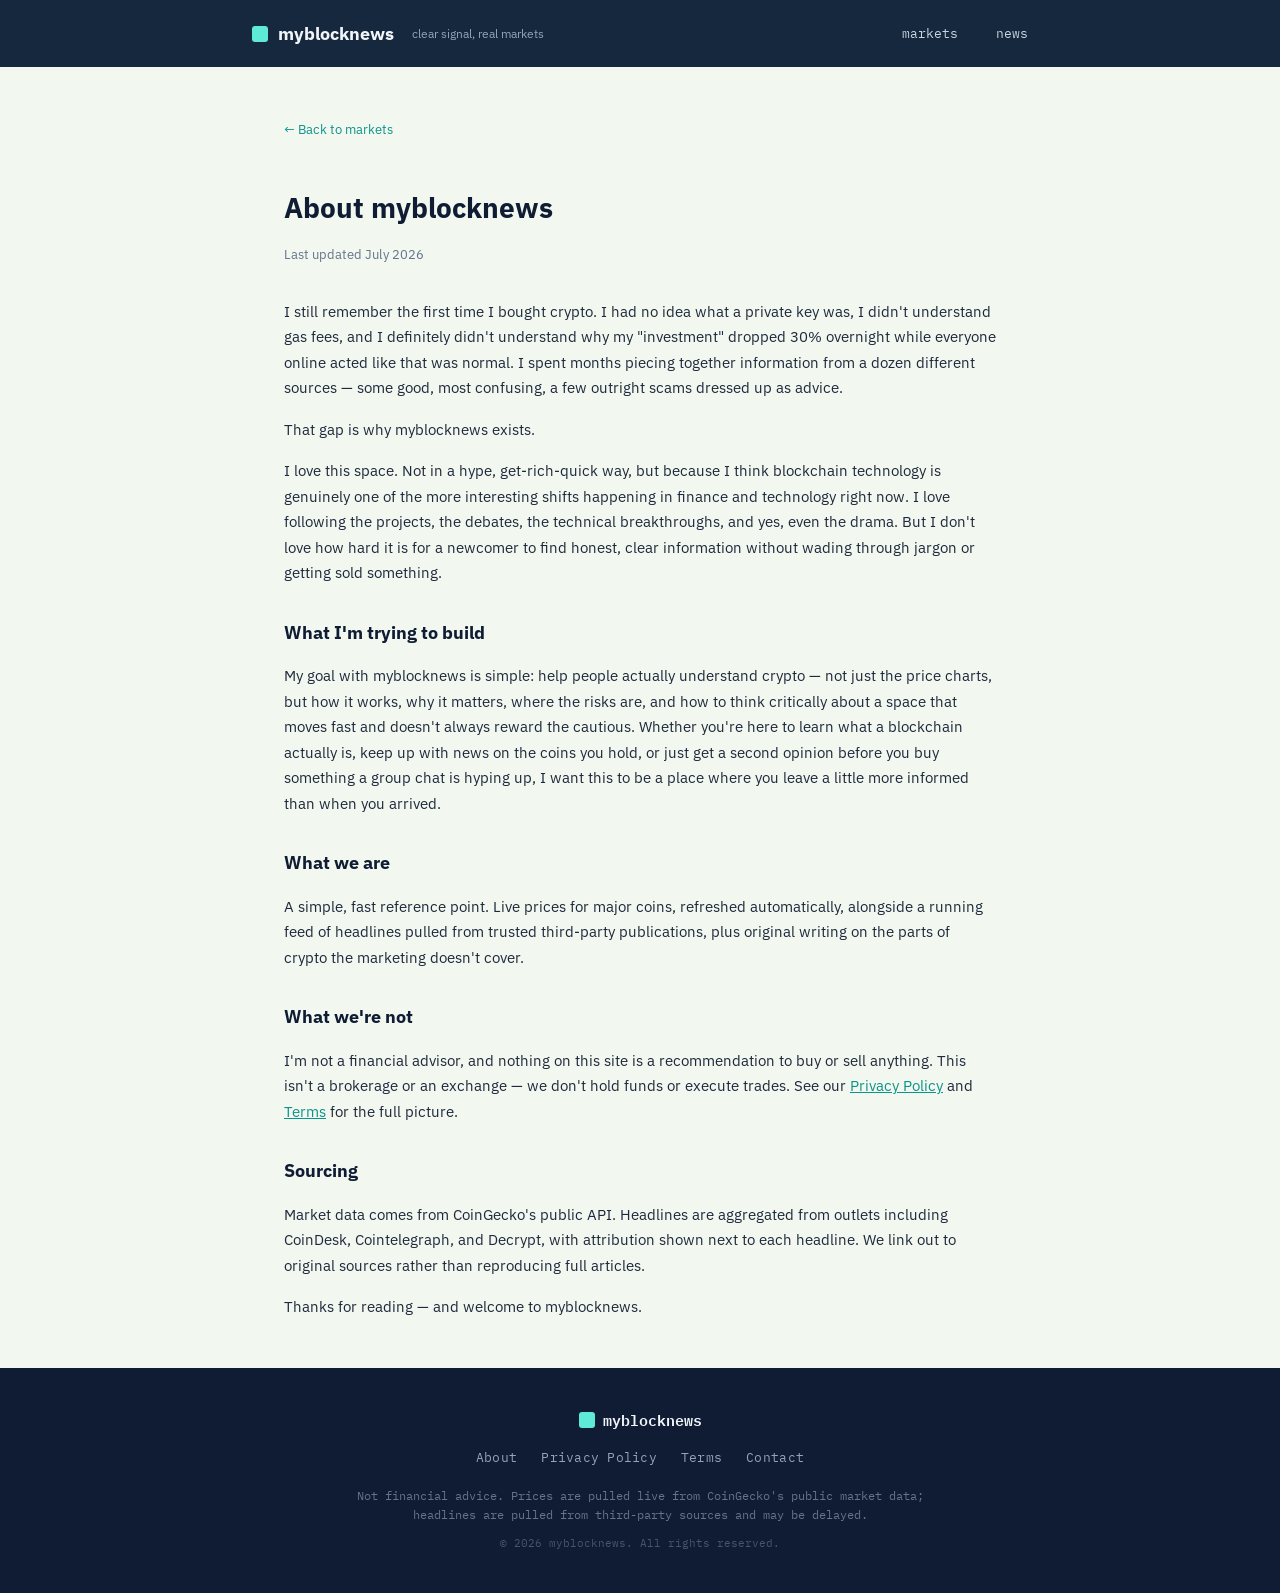
==== commit 11c14dda: "Update about.html added contact us" ====
--- a/about.html
+++ b/about.html
@@ -135,6 +135,7 @@
         <a href="/about.html">About</a>
         <a href="/privacy.html">Privacy Policy</a>
         <a href="/terms.html">Terms</a>
+        <a href="/contact.html">Contact</a>
       </nav>
       <p class="footer-disclaimer">
         Not financial advice. Prices are pulled live from CoinGecko's public market data;
--- a/style.css
+++ b/style.css
@@ -28,7 +28,7 @@
   font-family: 'IBM Plex Sans', sans-serif;
 }
 
-.wrap { max-width: 760px; margin: 0 auto; padding: 0 32px; }
+.wrap { max-width: 840px; margin: 0 auto; padding: 0 32px; }
 
 /* Header */
 header.site-header {
@@ -192,7 +192,7 @@
 }
 
 /* Article */
-article.body { background: var(--panel); }
+article.body { background: var(--panel); padding: 32px 40px; border-radius: 8px; }
 article p {
   font-family: 'Source Serif 4', serif;
   font-size: 18px;
